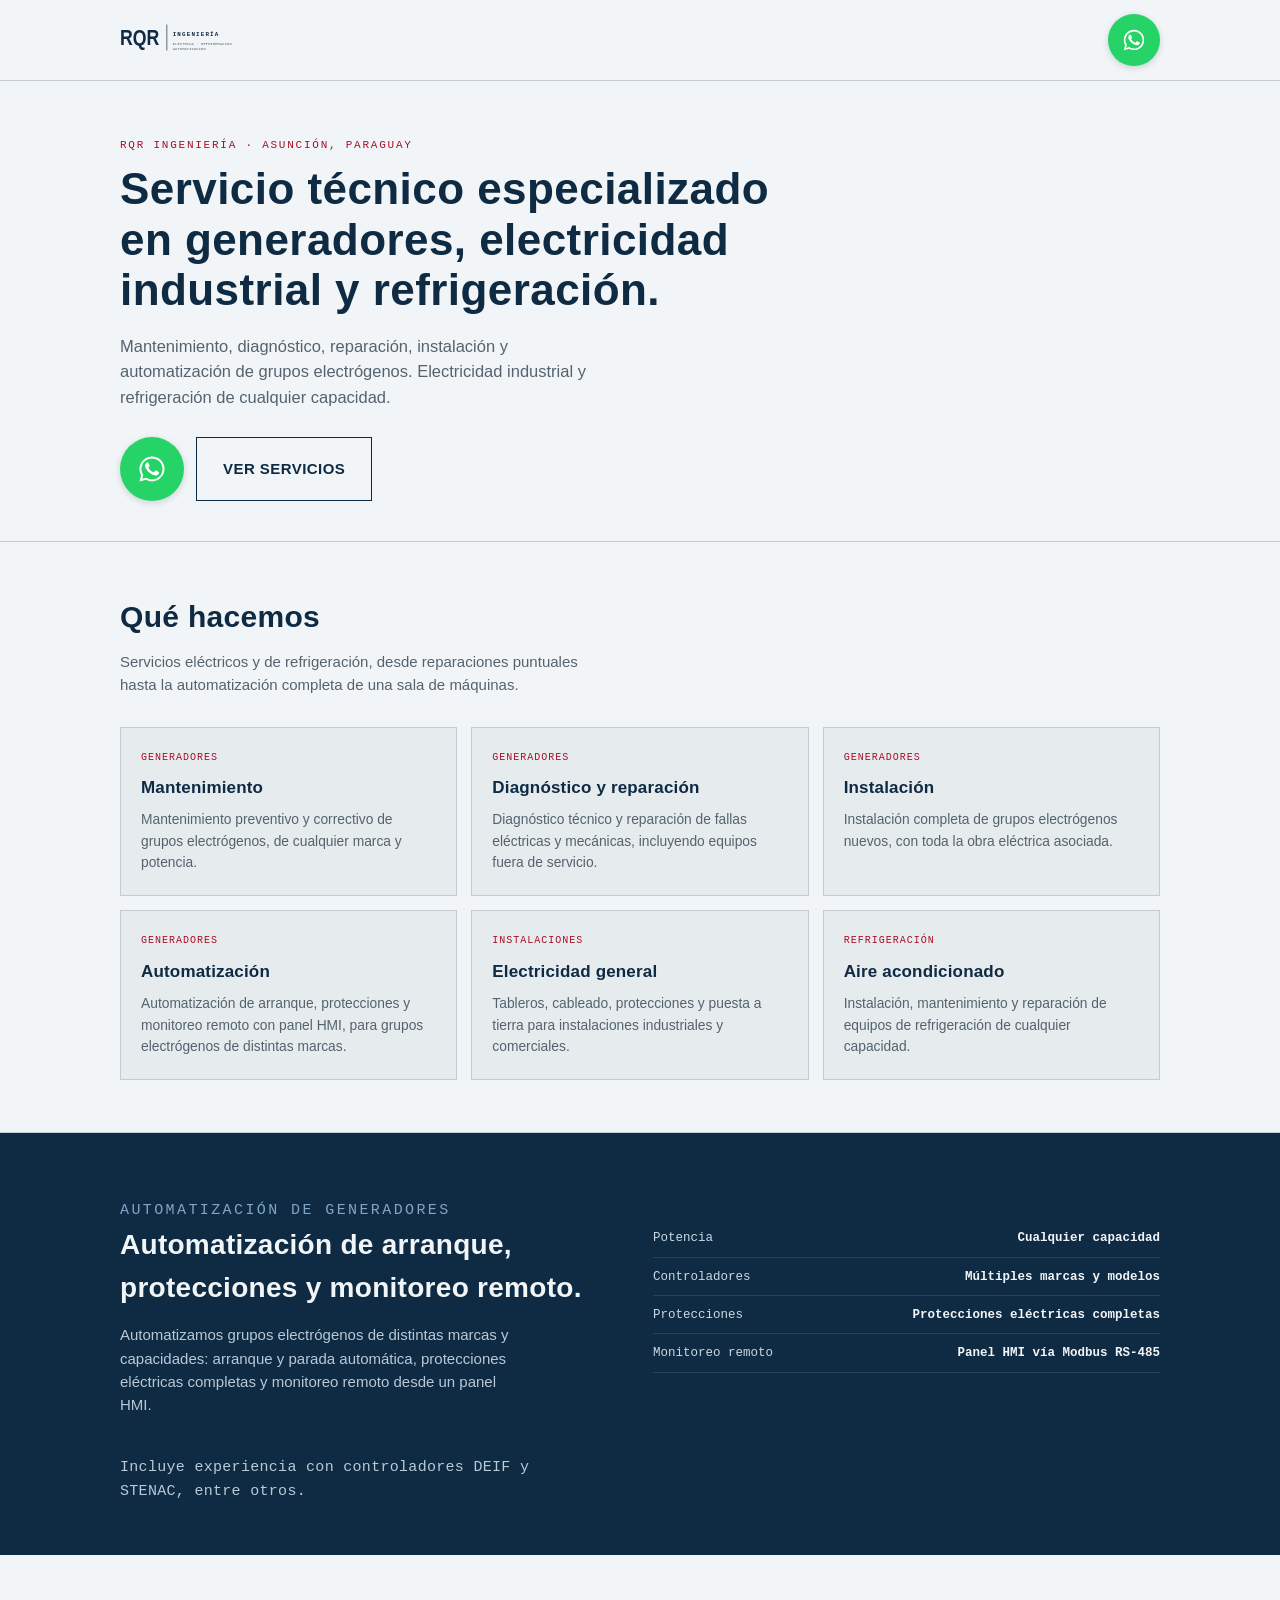
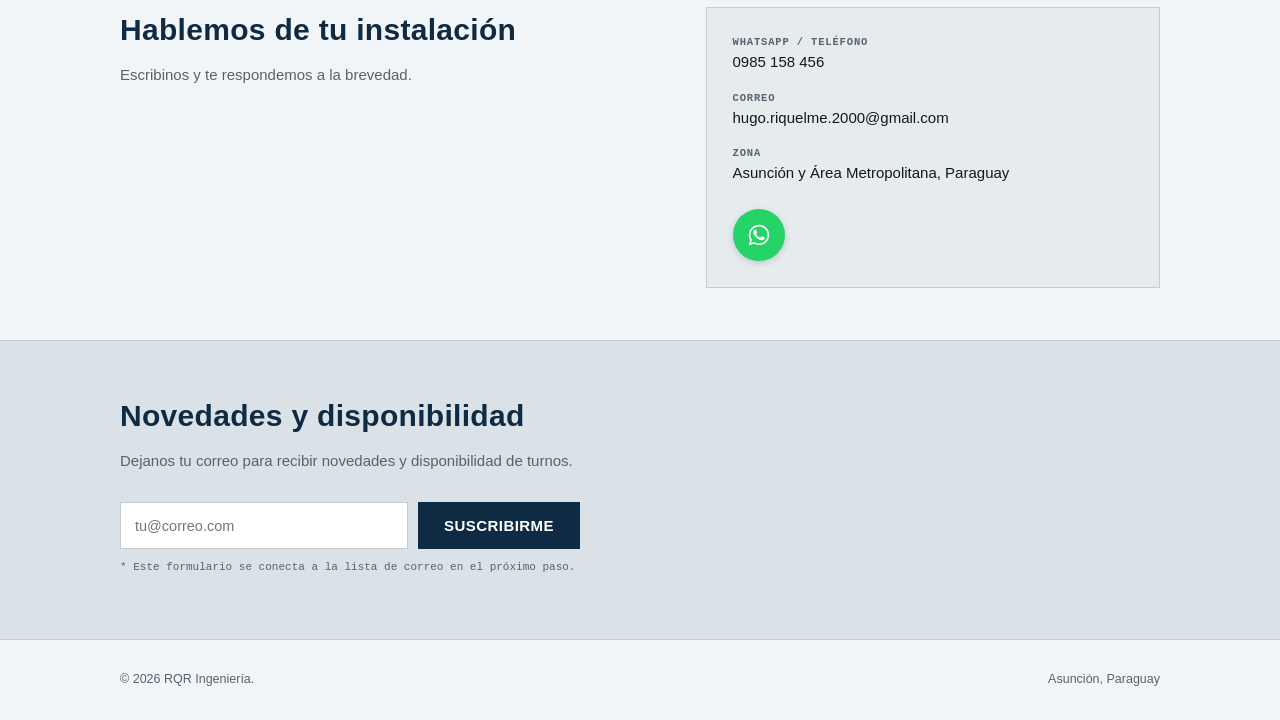
==== index.html @ b5133269 "Sitio de RQR Ingenieria" ====
<!doctype html>
<html lang="es">
<head>
<meta charset="utf-8">
<meta name="viewport" content="width=device-width, initial-scale=1">
<title>RQR Ingeniería — Eléctrica, refrigeración y automatización de generadores</title>
<meta name="description" content="Mantenimiento, reparación, instalación y automatización de grupos electrógenos. Electricidad industrial y refrigeración de cualquier capacidad. Asunción, Paraguay.">
<style>
  :root{
    --bg:#F2F5F7; --panel:#E6EBEE; --plate:#DBE2E7; --line:#C2CCD2;
    --ink:#0F1922; --muted:#54636F; --navy:#0F2A43; --navy-2:#173A5C; --accent:#A80F26;
    --white:#FFFFFF;
    --font-display:"Arial Narrow","Helvetica Neue Condensed",Arial,sans-serif;
    --font-body:-apple-system,"Segoe UI",Helvetica,Arial,sans-serif;
    --font-mono:ui-monospace,"Cascadia Code","SFMono-Regular","Courier New",monospace;
  }
  *{box-sizing:border-box;}
  html{scroll-behavior:smooth;}
  body{
    margin:0; background:var(--bg); color:var(--ink); font-family:var(--font-body);
    -webkit-font-smoothing:antialiased; line-height:1.55;
  }
  img,svg{max-width:100%;}
  a{color:inherit;}
  .wrap{ max-width:1080px; margin:0 auto; padding:0 20px; }
  .eyebrow{
    font-family:var(--font-mono); font-size:11px; letter-spacing:.16em; text-transform:uppercase;
    color:var(--accent); margin:0 0 10px;
  }
  h1,h2,h3{
    font-family:var(--font-display); font-weight:800; font-stretch:condensed;
    letter-spacing:.01em; margin:0; text-wrap:balance; color:var(--navy);
  }
  .btn{
    display:inline-flex; align-items:center; gap:10px;
    background:var(--navy); color:var(--white); text-decoration:none;
    font-family:var(--font-display); font-weight:800; font-stretch:condensed;
    letter-spacing:.03em; text-transform:uppercase; font-size:15px;
    padding:15px 26px; border:none; cursor:pointer;
  }
  .btn:hover{ background:var(--navy-2); }
  .btn-ghost{
    background:transparent; color:var(--navy); border:1.5px solid var(--navy);
  }
  .btn-wa{
    display:inline-flex; align-items:center; justify-content:center;
    width:52px; height:52px; border-radius:50%; background:#25D366;
    text-decoration:none; flex:0 0 auto; box-shadow:0 2px 6px rgba(15,42,67,.18);
  }
  .btn-wa svg{ width:26px; height:26px; }
  .btn-wa:hover{ background:#1FB958; }
  .btn-wa.lg{ width:64px; height:64px; }
  .btn-wa.lg svg{ width:32px; height:32px; }

  /* ---- header ---- */
  header.site{
    position:sticky; top:0; z-index:20; background:var(--bg);
    border-bottom:1px solid var(--line);
  }
  header.site .wrap{
    display:flex; align-items:center; justify-content:space-between; padding:14px 20px;
  }
  .brand{ display:flex; align-items:center; gap:10px; }
  .brand svg{ height:46px; width:auto; display:block; }

  /* ---- hero ---- */
  .hero{ padding:56px 0 40px; border-bottom:1px solid var(--line); }
  .hero h1{ font-size:clamp(28px,4.6vw,44px); line-height:1.15; max-width:680px; }
  .hero p.lead{
    max-width:52ch; color:var(--muted); font-size:16.5px; margin:18px 0 26px;
  }
  .hero .actions{ display:flex; flex-wrap:wrap; gap:12px; }

  /* ---- section shell ---- */
  section{ padding:52px 0; border-bottom:1px solid var(--line); }
  .section-head{ max-width:56ch; margin:0 0 30px; }
  .section-head h2{ font-size:clamp(22px,3.4vw,30px); }
  .section-head p{ color:var(--muted); margin:10px 0 0; font-size:15px; }

  /* ---- services grid ---- */
  .services{
    display:grid; grid-template-columns:1fr; gap:14px;
  }
  @media (min-width:640px){ .services{ grid-template-columns:repeat(2,1fr); } }
  @media (min-width:980px){ .services{ grid-template-columns:repeat(3,1fr); } }
  .svc{
    background:var(--panel); border:1px solid var(--line); padding:22px 20px;
  }
  .svc .tag{
    font-family:var(--font-mono); font-size:10px; letter-spacing:.1em; color:var(--accent);
    text-transform:uppercase; margin:0 0 10px;
  }
  .svc h3{ font-size:17px; margin:0 0 8px; }
  .svc p{ font-size:13.8px; color:var(--muted); margin:0; }

  /* ---- capability strip ---- */
  .capability{ background:var(--navy); color:var(--bg); border-bottom:none; }
  .capability .wrap{ display:grid; gap:26px; }
  @media (min-width:820px){ .capability .wrap{ grid-template-columns:1fr 1fr; align-items:center; } }
  .capability .eyebrow{ color:#7FA6C9; }
  .capability h2{ color:var(--bg); font-size:clamp(22px,3.2vw,28px); }
  .capability p{ color:#B9C9D6; font-size:15px; margin:14px 0 0; max-width:48ch; }
  .spec-list{
    list-style:none; margin:0; padding:0; display:grid; gap:10px;
    font-family:var(--font-mono); font-size:12.5px; color:#CBD9E3;
  }
  .spec-list li{ display:flex; justify-content:space-between; gap:16px; border-bottom:1px solid #24405C; padding-bottom:8px; }
  .spec-list b{ color:var(--bg); font-weight:600; text-align:right; }
  .spec-note{
    grid-column:1/-1; font-family:var(--font-mono); font-size:11px; color:#7488A0;
    margin:4px 0 0; letter-spacing:.02em;
  }

  /* ---- contact ---- */
  .contact .wrap{ display:grid; gap:30px; }
  @media (min-width:820px){ .contact .wrap{ grid-template-columns:1.1fr .9fr; } }
  .contact-card{
    background:var(--panel); border:1px solid var(--line); padding:26px;
  }
  .contact-card .row{ display:flex; align-items:center; gap:12px; margin:0 0 16px; font-size:15px; }
  .contact-card .row:last-child{ margin-bottom:0; }
  .contact-card .row b{ font-family:var(--font-mono); font-size:10.5px; letter-spacing:.08em; color:var(--muted); text-transform:uppercase; display:block; }

  /* ---- signup ---- */
  .signup{ background:var(--plate); }
  .signup form{ display:flex; flex-wrap:wrap; gap:10px; max-width:460px; }
  .signup input[type=email]{
    flex:1 1 220px; padding:13px 14px; border:1.5px solid var(--line); background:var(--white);
    font-family:var(--font-body); font-size:14.5px; color:var(--ink);
  }
  .signup input[type=email]:focus{ outline:2px solid var(--navy); outline-offset:1px; }
  .signup .fine{ font-family:var(--font-mono); font-size:11px; color:var(--muted); margin-top:10px; }

  footer.site{ padding:30px 0; }
  footer.site .wrap{ display:flex; flex-wrap:wrap; justify-content:space-between; gap:10px; font-size:12.5px; color:var(--muted); }
</style>
</head>
<body>

<svg style="position:absolute;width:0;height:0;overflow:hidden" aria-hidden="true">
  <symbol id="ico-wa" viewBox="0 0 24 24">
    <path fill="#fff" d="M12 2.6c-5.2 0-9.4 4.2-9.4 9.4 0 1.7.45 3.3 1.24 4.68L2.6 21.4l4.86-1.27a9.35 9.35 0 0 0 4.54 1.17h.01c5.2 0 9.4-4.2 9.4-9.4S17.2 2.6 12 2.6z"/>
    <path fill="#25D366" d="M12 4.1c-4.36 0-7.9 3.54-7.9 7.9 0 1.53.44 2.95 1.2 4.16l.18.29-.79 2.9 2.98-.78.28.17a7.85 7.85 0 0 0 4.05 1.11h.01c4.36 0 7.9-3.54 7.9-7.9S16.36 4.1 12 4.1z"/>
    <path fill="#fff" d="M9.4 7.6c-.19-.42-.39-.43-.57-.44l-.49-.01c-.17 0-.45.06-.68.32-.24.26-.9.88-.9 2.14 0 1.26.92 2.48 1.05 2.65.13.17 1.79 2.86 4.42 3.9 2.19.86 2.63.69 3.11.65.48-.04 1.54-.63 1.76-1.24.22-.61.22-1.13.15-1.24-.06-.11-.24-.17-.5-.3-.26-.13-1.54-.76-1.78-.85-.24-.09-.41-.13-.59.13-.17.26-.68.85-.83 1.02-.15.17-.31.2-.57.07-.26-.13-1.1-.4-2.1-1.28-.78-.68-1.3-1.53-1.46-1.79-.15-.26-.02-.4.11-.53.12-.12.26-.31.39-.46.13-.15.17-.26.26-.43.09-.17.04-.33-.02-.46-.06-.13-.57-1.42-.8-1.94z"/>
  </symbol>
</svg>

<header class="site">
  <div class="wrap">
    <div class="brand">
      <svg viewBox="0 0 320 110" role="img" aria-label="RQR Ingeniería">
        <text x="0" y="66" font-family="Arial Narrow, Helvetica Neue Condensed, Arial, sans-serif" font-weight="800" font-stretch="condensed" font-size="52" fill="#0F2A43" textLength="94" lengthAdjust="spacingAndGlyphs">RQR</text>
        <line x1="112" y1="18" x2="112" y2="80" stroke="#0F2A43" stroke-width="1.6"/>
        <text x="126" y="46" font-family="ui-monospace, monospace" font-weight="600" letter-spacing=".2em" font-size="14" fill="#0F2A43">INGENIERÍA</text>
        <text x="126" y="66" font-family="ui-monospace, monospace" font-size="9" letter-spacing=".03em" fill="#54636F">ELÉCTRICA · REFRIGERACIÓN</text>
        <text x="126" y="78" font-family="ui-monospace, monospace" font-size="9" letter-spacing=".03em" fill="#54636F">AUTOMATIZACIÓN</text>
      </svg>
    </div>
    <a class="btn-wa" href="https://wa.me/595985158456?text=Hola%2C%20quisiera%20consultar%20por%20un%20servicio" target="_blank" rel="noopener" aria-label="Escribir por WhatsApp"><svg viewBox="0 0 24 24"><use href="#ico-wa"/></svg></a>
  </div>
</header>

<main>

  <section class="hero">
    <div class="wrap">
      <p class="eyebrow">RQR Ingeniería · Asunción, Paraguay</p>
      <h1>Servicio técnico especializado en generadores, electricidad industrial y refrigeración.</h1>
      <p class="lead">
        Mantenimiento, diagnóstico, reparación, instalación y automatización de grupos electrógenos.
        Electricidad industrial y refrigeración de cualquier capacidad.
      </p>
      <div class="actions">
        <a class="btn-wa lg" href="https://wa.me/595985158456?text=Hola%2C%20quisiera%20consultar%20por%20un%20servicio" target="_blank" rel="noopener" aria-label="Escribir por WhatsApp"><svg viewBox="0 0 24 24"><use href="#ico-wa"/></svg></a>
        <a class="btn btn-ghost" href="#servicios">Ver servicios</a>
      </div>
    </div>
  </section>

  <section id="servicios">
    <div class="wrap">
      <div class="section-head">
        <h2>Qué hacemos</h2>
        <p>Servicios eléctricos y de refrigeración, desde reparaciones puntuales hasta la automatización completa de una sala de máquinas.</p>
      </div>
      <div class="services">
        <article class="svc">
          <p class="tag">Generadores</p>
          <h3>Mantenimiento</h3>
          <p>Mantenimiento preventivo y correctivo de grupos electrógenos, de cualquier marca y potencia.</p>
        </article>
        <article class="svc">
          <p class="tag">Generadores</p>
          <h3>Diagnóstico y reparación</h3>
          <p>Diagnóstico técnico y reparación de fallas eléctricas y mecánicas, incluyendo equipos fuera de servicio.</p>
        </article>
        <article class="svc">
          <p class="tag">Generadores</p>
          <h3>Instalación</h3>
          <p>Instalación completa de grupos electrógenos nuevos, con toda la obra eléctrica asociada.</p>
        </article>
        <article class="svc">
          <p class="tag">Generadores</p>
          <h3>Automatización</h3>
          <p>Automatización de arranque, protecciones y monitoreo remoto con panel HMI, para grupos electrógenos de distintas marcas.</p>
        </article>
        <article class="svc">
          <p class="tag">Instalaciones</p>
          <h3>Electricidad general</h3>
          <p>Tableros, cableado, protecciones y puesta a tierra para instalaciones industriales y comerciales.</p>
        </article>
        <article class="svc">
          <p class="tag">Refrigeración</p>
          <h3>Aire acondicionado</h3>
          <p>Instalación, mantenimiento y reparación de equipos de refrigeración de cualquier capacidad.</p>
        </article>
      </div>
    </div>
  </section>

  <section class="capability">
    <div class="wrap">
      <div>
        <p class="eyebrow">Automatización de generadores</p>
        <h2>Automatización de arranque, protecciones y monitoreo remoto.</h2>
        <p>Automatizamos grupos electrógenos de distintas marcas y capacidades: arranque y parada automática, protecciones eléctricas completas y monitoreo remoto desde un panel HMI.</p>
      </div>
      <ul class="spec-list">
        <li><span>Potencia</span><b>Cualquier capacidad</b></li>
        <li><span>Controladores</span><b>Múltiples marcas y modelos</b></li>
        <li><span>Protecciones</span><b>Protecciones eléctricas completas</b></li>
        <li><span>Monitoreo remoto</span><b>Panel HMI vía Modbus RS-485</b></li>
      </ul>
      <p class="spec-note">Incluye experiencia con controladores DEIF y STENAC, entre otros.</p>
    </div>
  </section>

  <section class="contact" id="contacto">
    <div class="wrap">
      <div class="section-head" style="margin-bottom:0;">
        <h2>Hablemos de tu instalación</h2>
        <p>Escribinos y te respondemos a la brevedad.</p>
      </div>
      <div class="contact-card">
        <div class="row">
          <span><b>WhatsApp / Teléfono</b>0985 158 456</span>
        </div>
        <div class="row">
          <span><b>Correo</b>hugo.riquelme.2000@gmail.com</span>
        </div>
        <div class="row">
          <span><b>Zona</b>Asunción y Área Metropolitana, Paraguay</span>
        </div>
        <a class="btn-wa" style="margin-top:8px;" href="https://wa.me/595985158456?text=Hola%2C%20quisiera%20consultar%20por%20un%20servicio" target="_blank" rel="noopener" aria-label="Escribir por WhatsApp"><svg viewBox="0 0 24 24"><use href="#ico-wa"/></svg></a>
      </div>
    </div>
  </section>

  <section class="signup">
    <div class="wrap">
      <div class="section-head">
        <h2>Novedades y disponibilidad</h2>
        <p>Dejanos tu correo para recibir novedades y disponibilidad de turnos.</p>
      </div>
      <form onsubmit="event.preventDefault(); alert('Formulario en configuración — todavía no conectado.');">
        <input type="email" name="email" placeholder="tu@correo.com" required aria-label="Correo electrónico">
        <button class="btn" type="submit">Suscribirme</button>
      </form>
      <p class="fine">* Este formulario se conecta a la lista de correo en el próximo paso.</p>
    </div>
  </section>

</main>

<footer class="site">
  <div class="wrap">
    <span>© 2026 RQR Ingeniería.</span>
    <span>Asunción, Paraguay</span>
  </div>
</footer>

</body>
</html>
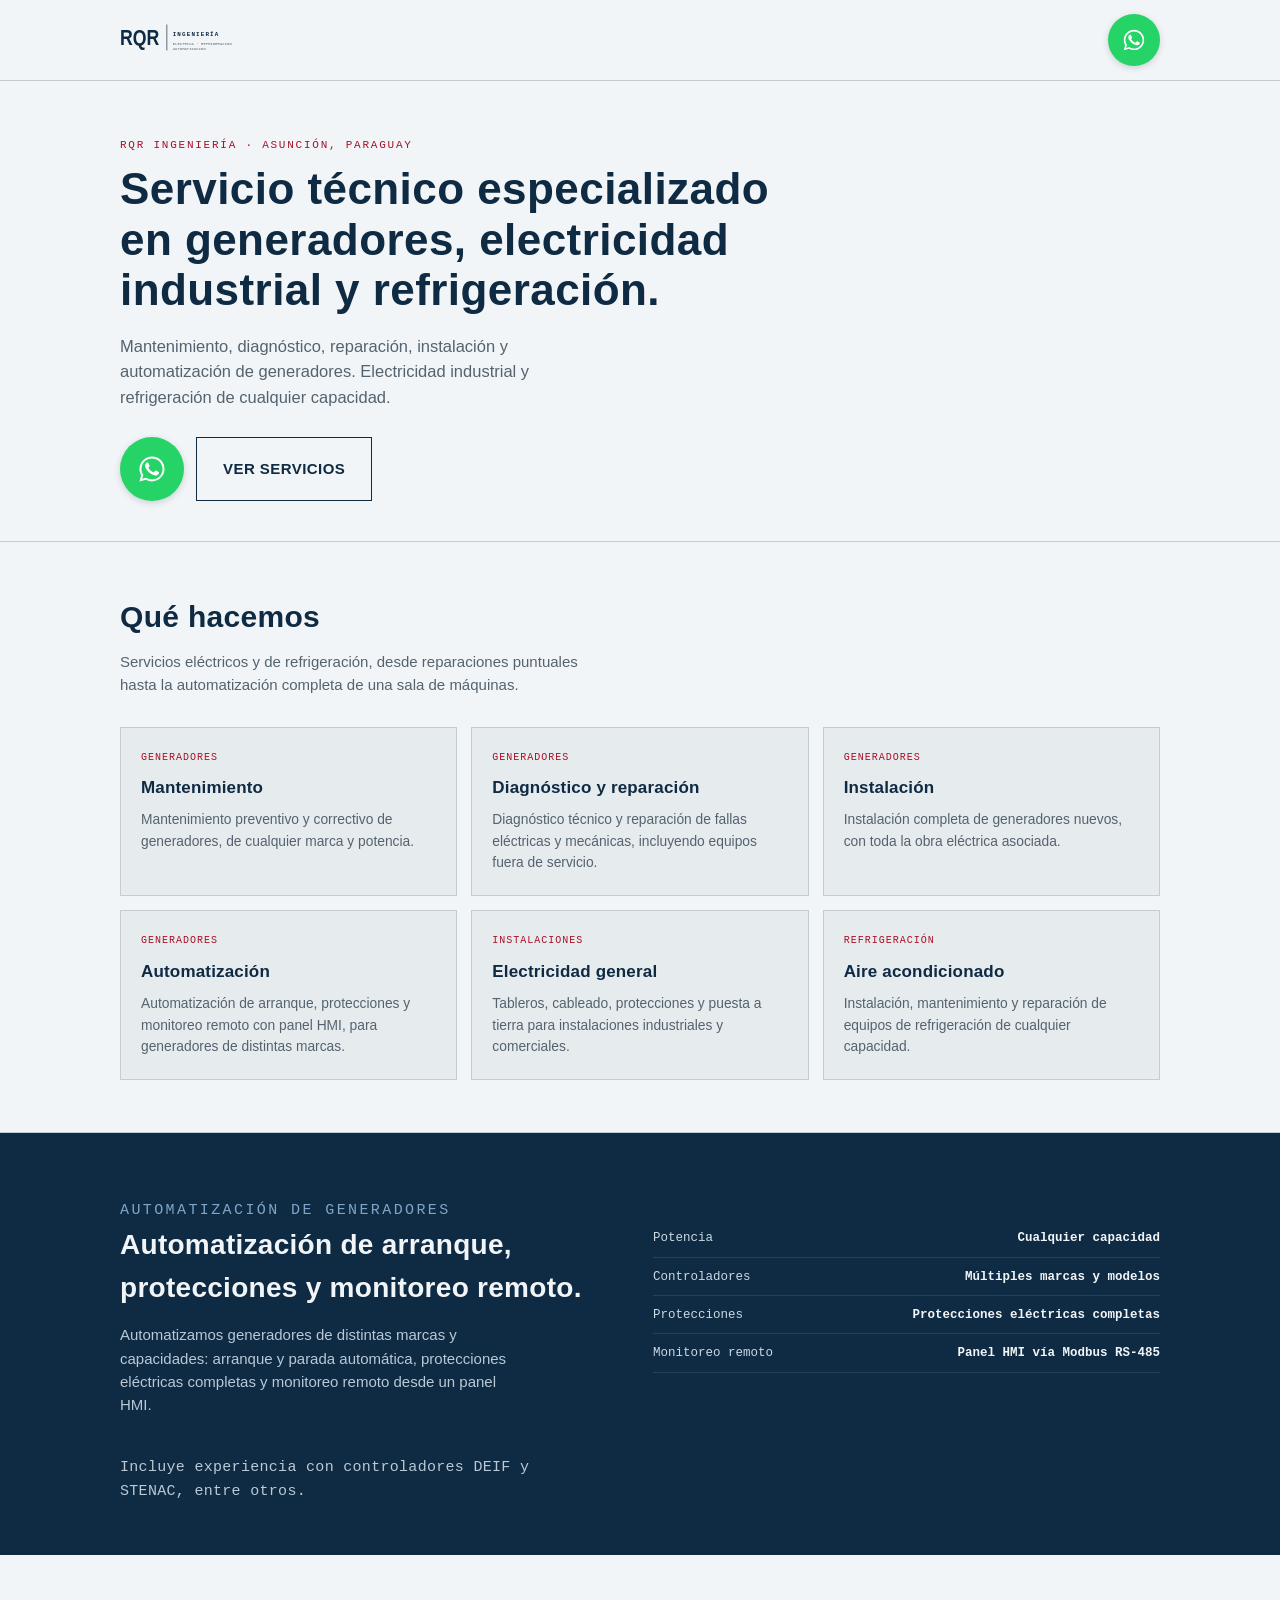
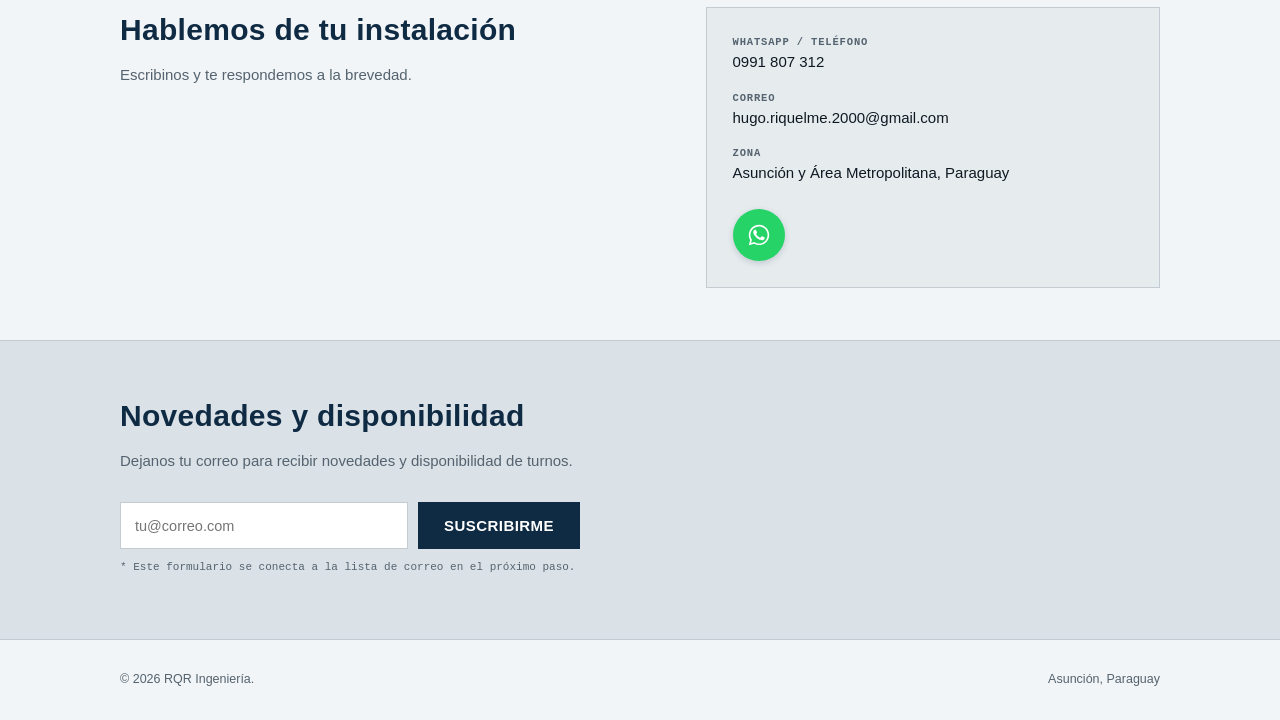
==== commit a988d074: "Cambiar 'grupos electrogenos' por 'generadores' y actualizar numero de WhatsApp" ====
--- a/index.html
+++ b/index.html
@@ -4,7 +4,7 @@
 <meta charset="utf-8">
 <meta name="viewport" content="width=device-width, initial-scale=1">
 <title>RQR Ingeniería — Eléctrica, refrigeración y automatización de generadores</title>
-<meta name="description" content="Mantenimiento, reparación, instalación y automatización de grupos electrógenos. Electricidad industrial y refrigeración de cualquier capacidad. Asunción, Paraguay.">
+<meta name="description" content="Mantenimiento, reparación, instalación y automatización de generadores. Electricidad industrial y refrigeración de cualquier capacidad. Asunción, Paraguay.">
 <style>
   :root{
     --bg:#F2F5F7; --panel:#E6EBEE; --plate:#DBE2E7; --line:#C2CCD2;
@@ -156,7 +156,7 @@
         <text x="126" y="78" font-family="ui-monospace, monospace" font-size="9" letter-spacing=".03em" fill="#54636F">AUTOMATIZACIÓN</text>
       </svg>
     </div>
-    <a class="btn-wa" href="https://wa.me/595985158456?text=Hola%2C%20quisiera%20consultar%20por%20un%20servicio" target="_blank" rel="noopener" aria-label="Escribir por WhatsApp"><svg viewBox="0 0 24 24"><use href="#ico-wa"/></svg></a>
+    <a class="btn-wa" href="https://wa.me/595991807312?text=Hola%2C%20quisiera%20consultar%20por%20un%20servicio" target="_blank" rel="noopener" aria-label="Escribir por WhatsApp"><svg viewBox="0 0 24 24"><use href="#ico-wa"/></svg></a>
   </div>
 </header>
 
@@ -167,11 +167,11 @@
       <p class="eyebrow">RQR Ingeniería · Asunción, Paraguay</p>
       <h1>Servicio técnico especializado en generadores, electricidad industrial y refrigeración.</h1>
       <p class="lead">
-        Mantenimiento, diagnóstico, reparación, instalación y automatización de grupos electrógenos.
+        Mantenimiento, diagnóstico, reparación, instalación y automatización de generadores.
         Electricidad industrial y refrigeración de cualquier capacidad.
       </p>
       <div class="actions">
-        <a class="btn-wa lg" href="https://wa.me/595985158456?text=Hola%2C%20quisiera%20consultar%20por%20un%20servicio" target="_blank" rel="noopener" aria-label="Escribir por WhatsApp"><svg viewBox="0 0 24 24"><use href="#ico-wa"/></svg></a>
+        <a class="btn-wa lg" href="https://wa.me/595991807312?text=Hola%2C%20quisiera%20consultar%20por%20un%20servicio" target="_blank" rel="noopener" aria-label="Escribir por WhatsApp"><svg viewBox="0 0 24 24"><use href="#ico-wa"/></svg></a>
         <a class="btn btn-ghost" href="#servicios">Ver servicios</a>
       </div>
     </div>
@@ -187,7 +187,7 @@
         <article class="svc">
           <p class="tag">Generadores</p>
           <h3>Mantenimiento</h3>
-          <p>Mantenimiento preventivo y correctivo de grupos electrógenos, de cualquier marca y potencia.</p>
+          <p>Mantenimiento preventivo y correctivo de generadores, de cualquier marca y potencia.</p>
         </article>
         <article class="svc">
           <p class="tag">Generadores</p>
@@ -197,12 +197,12 @@
         <article class="svc">
           <p class="tag">Generadores</p>
           <h3>Instalación</h3>
-          <p>Instalación completa de grupos electrógenos nuevos, con toda la obra eléctrica asociada.</p>
+          <p>Instalación completa de generadores nuevos, con toda la obra eléctrica asociada.</p>
         </article>
         <article class="svc">
           <p class="tag">Generadores</p>
           <h3>Automatización</h3>
-          <p>Automatización de arranque, protecciones y monitoreo remoto con panel HMI, para grupos electrógenos de distintas marcas.</p>
+          <p>Automatización de arranque, protecciones y monitoreo remoto con panel HMI, para generadores de distintas marcas.</p>
         </article>
         <article class="svc">
           <p class="tag">Instalaciones</p>
@@ -223,7 +223,7 @@
       <div>
         <p class="eyebrow">Automatización de generadores</p>
         <h2>Automatización de arranque, protecciones y monitoreo remoto.</h2>
-        <p>Automatizamos grupos electrógenos de distintas marcas y capacidades: arranque y parada automática, protecciones eléctricas completas y monitoreo remoto desde un panel HMI.</p>
+        <p>Automatizamos generadores de distintas marcas y capacidades: arranque y parada automática, protecciones eléctricas completas y monitoreo remoto desde un panel HMI.</p>
       </div>
       <ul class="spec-list">
         <li><span>Potencia</span><b>Cualquier capacidad</b></li>
@@ -243,7 +243,7 @@
       </div>
       <div class="contact-card">
         <div class="row">
-          <span><b>WhatsApp / Teléfono</b>0985 158 456</span>
+          <span><b>WhatsApp / Teléfono</b>0991 807 312</span>
         </div>
         <div class="row">
           <span><b>Correo</b>hugo.riquelme.2000@gmail.com</span>
@@ -251,7 +251,7 @@
         <div class="row">
           <span><b>Zona</b>Asunción y Área Metropolitana, Paraguay</span>
         </div>
-        <a class="btn-wa" style="margin-top:8px;" href="https://wa.me/595985158456?text=Hola%2C%20quisiera%20consultar%20por%20un%20servicio" target="_blank" rel="noopener" aria-label="Escribir por WhatsApp"><svg viewBox="0 0 24 24"><use href="#ico-wa"/></svg></a>
+        <a class="btn-wa" style="margin-top:8px;" href="https://wa.me/595991807312?text=Hola%2C%20quisiera%20consultar%20por%20un%20servicio" target="_blank" rel="noopener" aria-label="Escribir por WhatsApp"><svg viewBox="0 0 24 24"><use href="#ico-wa"/></svg></a>
       </div>
     </div>
   </section>
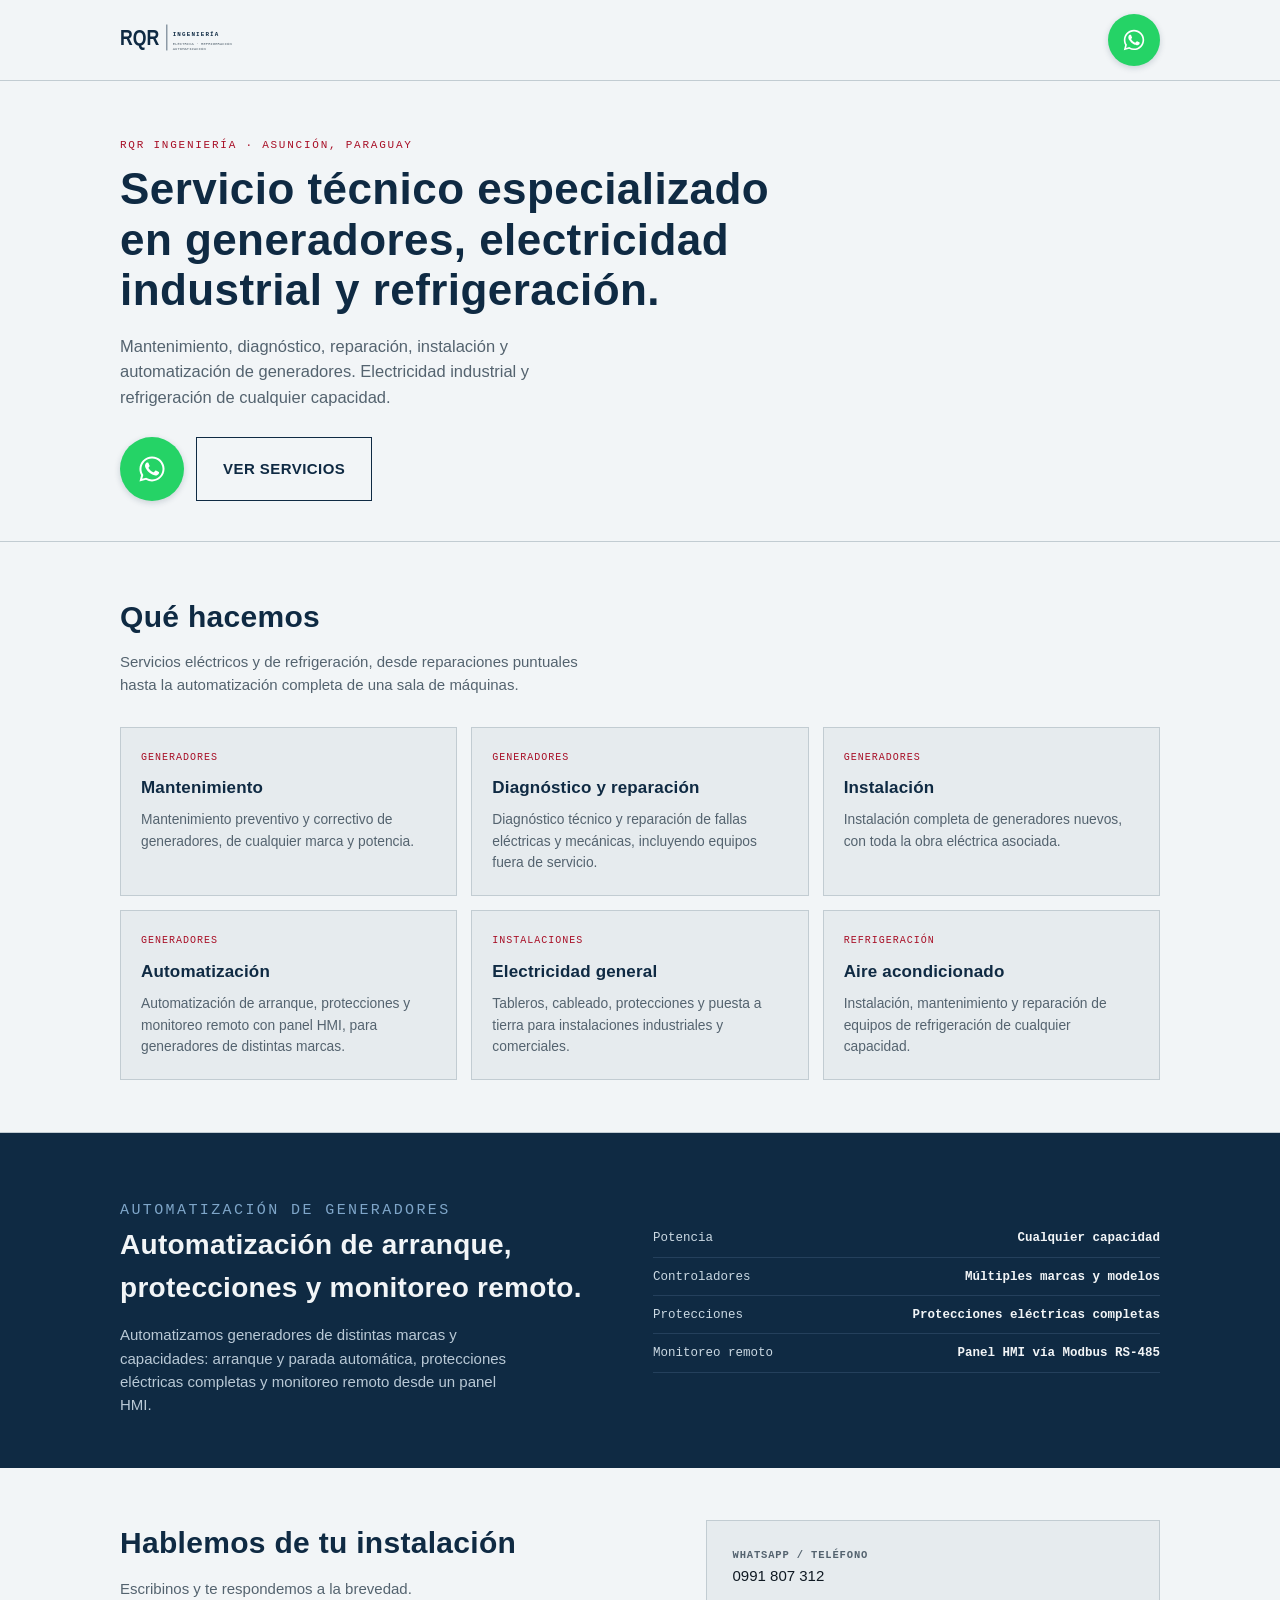
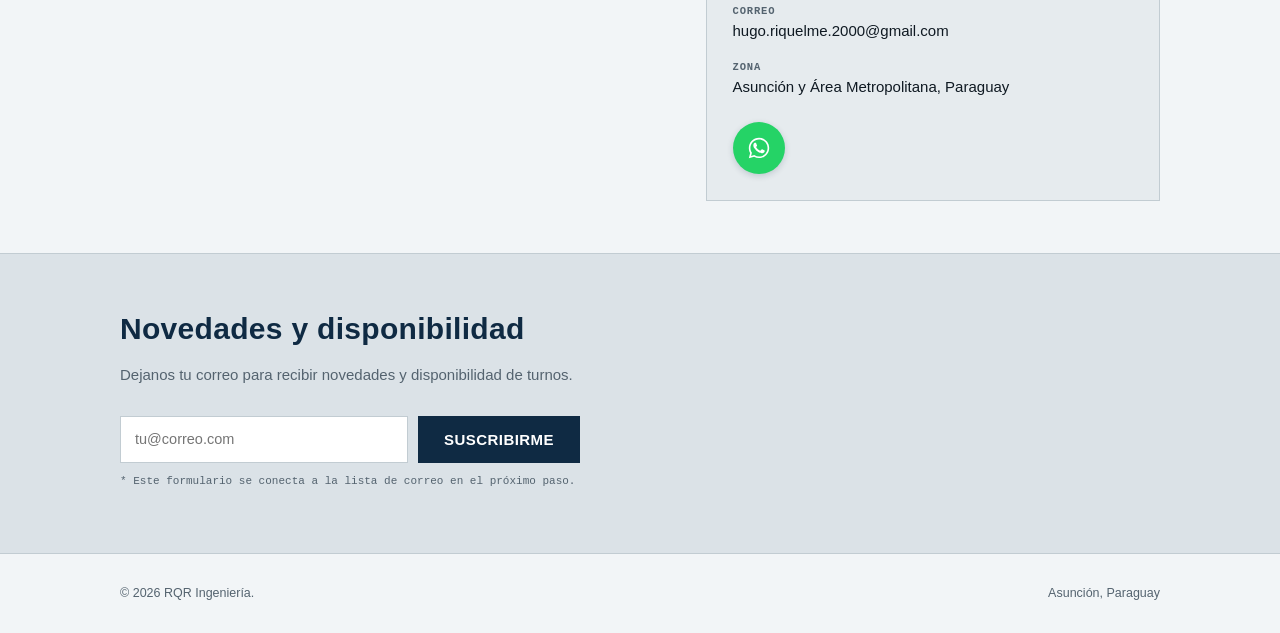
==== commit 3faf58bf: "Quitar la mencion a controladores DEIF y STENAC" ====
--- a/index.html
+++ b/index.html
@@ -231,7 +231,6 @@
         <li><span>Protecciones</span><b>Protecciones eléctricas completas</b></li>
         <li><span>Monitoreo remoto</span><b>Panel HMI vía Modbus RS-485</b></li>
       </ul>
-      <p class="spec-note">Incluye experiencia con controladores DEIF y STENAC, entre otros.</p>
     </div>
   </section>
 
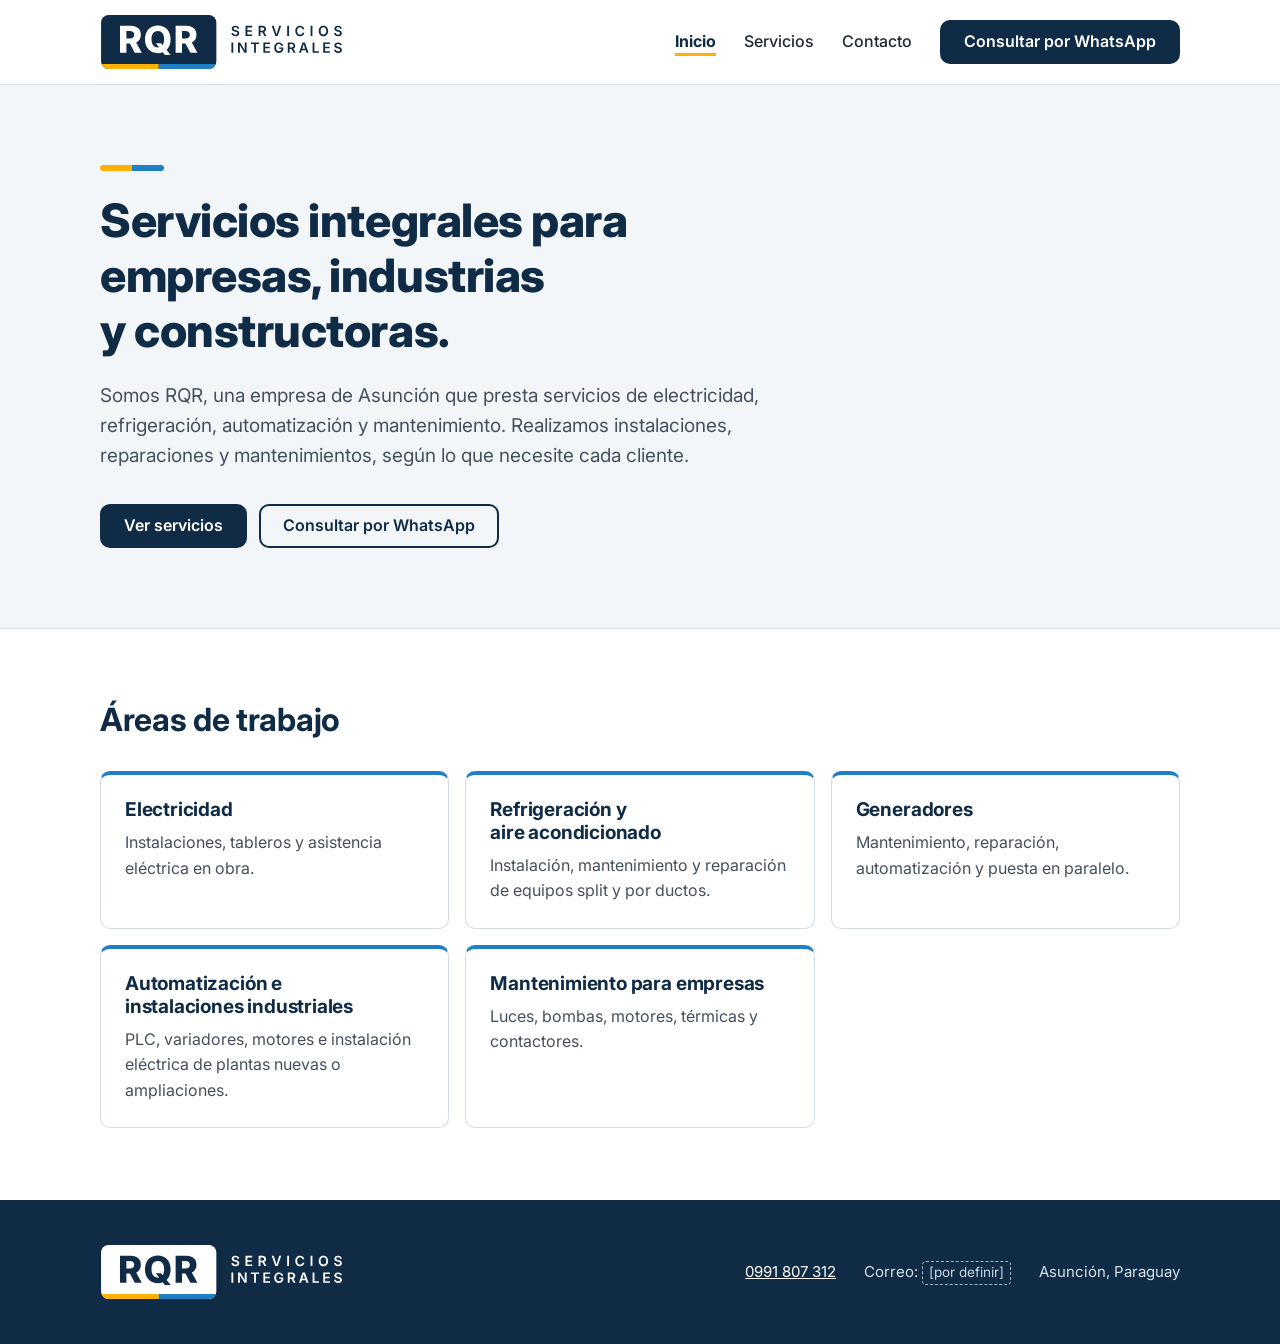
==== commit ae6c7108: "Página nueva de RQR Servicios integrales: Inicio, Servicios y Contacto Reemplaza la página anterior." ====
--- a/index.html
+++ b/index.html
@@ -1,280 +1,71 @@
 <!doctype html>
-<html lang="es">
+<html lang="es-PY">
 <head>
 <meta charset="utf-8">
 <meta name="viewport" content="width=device-width, initial-scale=1">
-<title>RQR Ingeniería — Eléctrica, refrigeración y automatización de generadores</title>
-<meta name="description" content="Mantenimiento, reparación, instalación y automatización de generadores. Electricidad industrial y refrigeración de cualquier capacidad. Asunción, Paraguay.">
-<style>
-  :root{
-    --bg:#F2F5F7; --panel:#E6EBEE; --plate:#DBE2E7; --line:#C2CCD2;
-    --ink:#0F1922; --muted:#54636F; --navy:#0F2A43; --navy-2:#173A5C; --accent:#A80F26;
-    --white:#FFFFFF;
-    --font-display:"Arial Narrow","Helvetica Neue Condensed",Arial,sans-serif;
-    --font-body:-apple-system,"Segoe UI",Helvetica,Arial,sans-serif;
-    --font-mono:ui-monospace,"Cascadia Code","SFMono-Regular","Courier New",monospace;
-  }
-  *{box-sizing:border-box;}
-  html{scroll-behavior:smooth;}
-  body{
-    margin:0; background:var(--bg); color:var(--ink); font-family:var(--font-body);
-    -webkit-font-smoothing:antialiased; line-height:1.55;
-  }
-  img,svg{max-width:100%;}
-  a{color:inherit;}
-  .wrap{ max-width:1080px; margin:0 auto; padding:0 20px; }
-  .eyebrow{
-    font-family:var(--font-mono); font-size:11px; letter-spacing:.16em; text-transform:uppercase;
-    color:var(--accent); margin:0 0 10px;
-  }
-  h1,h2,h3{
-    font-family:var(--font-display); font-weight:800; font-stretch:condensed;
-    letter-spacing:.01em; margin:0; text-wrap:balance; color:var(--navy);
-  }
-  .btn{
-    display:inline-flex; align-items:center; gap:10px;
-    background:var(--navy); color:var(--white); text-decoration:none;
-    font-family:var(--font-display); font-weight:800; font-stretch:condensed;
-    letter-spacing:.03em; text-transform:uppercase; font-size:15px;
-    padding:15px 26px; border:none; cursor:pointer;
-  }
-  .btn:hover{ background:var(--navy-2); }
-  .btn-ghost{
-    background:transparent; color:var(--navy); border:1.5px solid var(--navy);
-  }
-  .btn-wa{
-    display:inline-flex; align-items:center; justify-content:center;
-    width:52px; height:52px; border-radius:50%; background:#25D366;
-    text-decoration:none; flex:0 0 auto; box-shadow:0 2px 6px rgba(15,42,67,.18);
-  }
-  .btn-wa svg{ width:26px; height:26px; }
-  .btn-wa:hover{ background:#1FB958; }
-  .btn-wa.lg{ width:64px; height:64px; }
-  .btn-wa.lg svg{ width:32px; height:32px; }
-
-  /* ---- header ---- */
-  header.site{
-    position:sticky; top:0; z-index:20; background:var(--bg);
-    border-bottom:1px solid var(--line);
-  }
-  header.site .wrap{
-    display:flex; align-items:center; justify-content:space-between; padding:14px 20px;
-  }
-  .brand{ display:flex; align-items:center; gap:10px; }
-  .brand svg{ height:46px; width:auto; display:block; }
-
-  /* ---- hero ---- */
-  .hero{ padding:56px 0 40px; border-bottom:1px solid var(--line); }
-  .hero h1{ font-size:clamp(28px,4.6vw,44px); line-height:1.15; max-width:680px; }
-  .hero p.lead{
-    max-width:52ch; color:var(--muted); font-size:16.5px; margin:18px 0 26px;
-  }
-  .hero .actions{ display:flex; flex-wrap:wrap; gap:12px; }
-
-  /* ---- section shell ---- */
-  section{ padding:52px 0; border-bottom:1px solid var(--line); }
-  .section-head{ max-width:56ch; margin:0 0 30px; }
-  .section-head h2{ font-size:clamp(22px,3.4vw,30px); }
-  .section-head p{ color:var(--muted); margin:10px 0 0; font-size:15px; }
-
-  /* ---- services grid ---- */
-  .services{
-    display:grid; grid-template-columns:1fr; gap:14px;
-  }
-  @media (min-width:640px){ .services{ grid-template-columns:repeat(2,1fr); } }
-  @media (min-width:980px){ .services{ grid-template-columns:repeat(3,1fr); } }
-  .svc{
-    background:var(--panel); border:1px solid var(--line); padding:22px 20px;
-  }
-  .svc .tag{
-    font-family:var(--font-mono); font-size:10px; letter-spacing:.1em; color:var(--accent);
-    text-transform:uppercase; margin:0 0 10px;
-  }
-  .svc h3{ font-size:17px; margin:0 0 8px; }
-  .svc p{ font-size:13.8px; color:var(--muted); margin:0; }
-
-  /* ---- capability strip ---- */
-  .capability{ background:var(--navy); color:var(--bg); border-bottom:none; }
-  .capability .wrap{ display:grid; gap:26px; }
-  @media (min-width:820px){ .capability .wrap{ grid-template-columns:1fr 1fr; align-items:center; } }
-  .capability .eyebrow{ color:#7FA6C9; }
-  .capability h2{ color:var(--bg); font-size:clamp(22px,3.2vw,28px); }
-  .capability p{ color:#B9C9D6; font-size:15px; margin:14px 0 0; max-width:48ch; }
-  .spec-list{
-    list-style:none; margin:0; padding:0; display:grid; gap:10px;
-    font-family:var(--font-mono); font-size:12.5px; color:#CBD9E3;
-  }
-  .spec-list li{ display:flex; justify-content:space-between; gap:16px; border-bottom:1px solid #24405C; padding-bottom:8px; }
-  .spec-list b{ color:var(--bg); font-weight:600; text-align:right; }
-  .spec-note{
-    grid-column:1/-1; font-family:var(--font-mono); font-size:11px; color:#7488A0;
-    margin:4px 0 0; letter-spacing:.02em;
-  }
-
-  /* ---- contact ---- */
-  .contact .wrap{ display:grid; gap:30px; }
-  @media (min-width:820px){ .contact .wrap{ grid-template-columns:1.1fr .9fr; } }
-  .contact-card{
-    background:var(--panel); border:1px solid var(--line); padding:26px;
-  }
-  .contact-card .row{ display:flex; align-items:center; gap:12px; margin:0 0 16px; font-size:15px; }
-  .contact-card .row:last-child{ margin-bottom:0; }
-  .contact-card .row b{ font-family:var(--font-mono); font-size:10.5px; letter-spacing:.08em; color:var(--muted); text-transform:uppercase; display:block; }
-
-  /* ---- signup ---- */
-  .signup{ background:var(--plate); }
-  .signup form{ display:flex; flex-wrap:wrap; gap:10px; max-width:460px; }
-  .signup input[type=email]{
-    flex:1 1 220px; padding:13px 14px; border:1.5px solid var(--line); background:var(--white);
-    font-family:var(--font-body); font-size:14.5px; color:var(--ink);
-  }
-  .signup input[type=email]:focus{ outline:2px solid var(--navy); outline-offset:1px; }
-  .signup .fine{ font-family:var(--font-mono); font-size:11px; color:var(--muted); margin-top:10px; }
-
-  footer.site{ padding:30px 0; }
-  footer.site .wrap{ display:flex; flex-wrap:wrap; justify-content:space-between; gap:10px; font-size:12.5px; color:var(--muted); }
-</style>
+<title>RQR | Servicios integrales, generadores y automatización</title>
+<meta name="description" content="Somos una empresa que brinda servicios integrales de electricidad, refrigeración, generadores y automatización para empresas, industrias y constructoras. Asunción, Paraguay.">
+<link rel="icon" href="logos/RQR_icono-R_color.svg" type="image/svg+xml">
+<link rel="icon" href="logos/RQR_icono-R_color.png" type="image/png">
+<link rel="apple-touch-icon" href="logos/RQR_icono-R_color.png">
+<link rel="preconnect" href="https://fonts.googleapis.com">
+<link rel="preconnect" href="https://fonts.gstatic.com" crossorigin>
+<link href="https://fonts.googleapis.com/css2?family=Inter:wght@400;500;600;700;800&display=swap" rel="stylesheet">
+<link rel="stylesheet" href="estilos.css">
+<script src="menu.js" defer></script>
 </head>
 <body>
 
-<svg style="position:absolute;width:0;height:0;overflow:hidden" aria-hidden="true">
-  <symbol id="ico-wa" viewBox="0 0 24 24">
-    <path fill="#fff" d="M12 2.6c-5.2 0-9.4 4.2-9.4 9.4 0 1.7.45 3.3 1.24 4.68L2.6 21.4l4.86-1.27a9.35 9.35 0 0 0 4.54 1.17h.01c5.2 0 9.4-4.2 9.4-9.4S17.2 2.6 12 2.6z"/>
-    <path fill="#25D366" d="M12 4.1c-4.36 0-7.9 3.54-7.9 7.9 0 1.53.44 2.95 1.2 4.16l.18.29-.79 2.9 2.98-.78.28.17a7.85 7.85 0 0 0 4.05 1.11h.01c4.36 0 7.9-3.54 7.9-7.9S16.36 4.1 12 4.1z"/>
-    <path fill="#fff" d="M9.4 7.6c-.19-.42-.39-.43-.57-.44l-.49-.01c-.17 0-.45.06-.68.32-.24.26-.9.88-.9 2.14 0 1.26.92 2.48 1.05 2.65.13.17 1.79 2.86 4.42 3.9 2.19.86 2.63.69 3.11.65.48-.04 1.54-.63 1.76-1.24.22-.61.22-1.13.15-1.24-.06-.11-.24-.17-.5-.3-.26-.13-1.54-.76-1.78-.85-.24-.09-.41-.13-.59.13-.17.26-.68.85-.83 1.02-.15.17-.31.2-.57.07-.26-.13-1.1-.4-2.1-1.28-.78-.68-1.3-1.53-1.46-1.79-.15-.26-.02-.4.11-.53.12-.12.26-.31.39-.46.13-.15.17-.26.26-.43.09-.17.04-.33-.02-.46-.06-.13-.57-1.42-.8-1.94z"/>
-  </symbol>
-</svg>
-
-<header class="site">
-  <div class="wrap">
-    <div class="brand">
-      <svg viewBox="0 0 320 110" role="img" aria-label="RQR Ingeniería">
-        <text x="0" y="66" font-family="Arial Narrow, Helvetica Neue Condensed, Arial, sans-serif" font-weight="800" font-stretch="condensed" font-size="52" fill="#0F2A43" textLength="94" lengthAdjust="spacingAndGlyphs">RQR</text>
-        <line x1="112" y1="18" x2="112" y2="80" stroke="#0F2A43" stroke-width="1.6"/>
-        <text x="126" y="46" font-family="ui-monospace, monospace" font-weight="600" letter-spacing=".2em" font-size="14" fill="#0F2A43">INGENIERÍA</text>
-        <text x="126" y="66" font-family="ui-monospace, monospace" font-size="9" letter-spacing=".03em" fill="#54636F">ELÉCTRICA · REFRIGERACIÓN</text>
-        <text x="126" y="78" font-family="ui-monospace, monospace" font-size="9" letter-spacing=".03em" fill="#54636F">AUTOMATIZACIÓN</text>
-      </svg>
-    </div>
-    <a class="btn-wa" href="https://wa.me/595991807312?text=Hola%2C%20quisiera%20consultar%20por%20un%20servicio" target="_blank" rel="noopener" aria-label="Escribir por WhatsApp"><svg viewBox="0 0 24 24"><use href="#ico-wa"/></svg></a>
+<header class="encabezado">
+  <div class="contenedor">
+    <a class="logo" href="index.html"><img src="logos/RQR_logo_color.svg" alt="RQR Servicios integrales, ir a Inicio" width="451" height="104"></a>
+    <button class="abrir-menu" type="button" aria-label="Menú" aria-expanded="false" aria-controls="menu">
+      <svg viewBox="0 0 24 24" fill="none" stroke="currentColor" stroke-width="2" stroke-linecap="round"><path d="M4 7h16M4 12h16M4 17h16"/></svg>
+    </button>
+    <nav class="menu" id="menu" aria-label="Páginas">
+      <a href="index.html" aria-current="page">Inicio</a>
+      <a href="servicios.html">Servicios</a>
+      <a href="contacto.html">Contacto</a>
+      <a class="boton" href="https://wa.me/595991807312?text=Hola%2C%20quisiera%20consultar%20por%20un%20servicio." target="_blank" rel="noopener">Consultar por WhatsApp</a>
+    </nav>
   </div>
 </header>
 
 <main>
-
-  <section class="hero">
-    <div class="wrap">
-      <p class="eyebrow">RQR Ingeniería · Asunción, Paraguay</p>
-      <h1>Servicio técnico especializado en generadores, electricidad industrial y refrigeración.</h1>
-      <p class="lead">
-        Mantenimiento, diagnóstico, reparación, instalación y automatización de generadores.
-        Electricidad industrial y refrigeración de cualquier capacidad.
-      </p>
-      <div class="actions">
-        <a class="btn-wa lg" href="https://wa.me/595991807312?text=Hola%2C%20quisiera%20consultar%20por%20un%20servicio" target="_blank" rel="noopener" aria-label="Escribir por WhatsApp"><svg viewBox="0 0 24 24"><use href="#ico-wa"/></svg></a>
-        <a class="btn btn-ghost" href="#servicios">Ver servicios</a>
+  <section class="portada">
+    <div class="contenedor">
+      <span class="detalle" aria-hidden="true"></span>
+      <h1>Servicios integrales para empresas, industrias y constructoras.</h1>
+      <p>Somos RQR, una empresa de Asunción que presta servicios de electricidad, refrigeración, automatización y mantenimiento. Realizamos instalaciones, reparaciones y mantenimientos, según lo que necesite cada cliente.</p>
+      <div class="acciones">
+        <a class="boton" href="servicios.html">Ver servicios</a>
+        <a class="boton boton-secundario" href="https://wa.me/595991807312?text=Hola%2C%20quisiera%20consultar%20por%20un%20servicio." target="_blank" rel="noopener">Consultar por WhatsApp</a>
       </div>
     </div>
   </section>
 
-  <section id="servicios">
-    <div class="wrap">
-      <div class="section-head">
-        <h2>Qué hacemos</h2>
-        <p>Servicios eléctricos y de refrigeración, desde reparaciones puntuales hasta la automatización completa de una sala de máquinas.</p>
-      </div>
-      <div class="services">
-        <article class="svc">
-          <p class="tag">Generadores</p>
-          <h3>Mantenimiento</h3>
-          <p>Mantenimiento preventivo y correctivo de generadores, de cualquier marca y potencia.</p>
-        </article>
-        <article class="svc">
-          <p class="tag">Generadores</p>
-          <h3>Diagnóstico y reparación</h3>
-          <p>Diagnóstico técnico y reparación de fallas eléctricas y mecánicas, incluyendo equipos fuera de servicio.</p>
-        </article>
-        <article class="svc">
-          <p class="tag">Generadores</p>
-          <h3>Instalación</h3>
-          <p>Instalación completa de generadores nuevos, con toda la obra eléctrica asociada.</p>
-        </article>
-        <article class="svc">
-          <p class="tag">Generadores</p>
-          <h3>Automatización</h3>
-          <p>Automatización de arranque, protecciones y monitoreo remoto con panel HMI, para generadores de distintas marcas.</p>
-        </article>
-        <article class="svc">
-          <p class="tag">Instalaciones</p>
-          <h3>Electricidad general</h3>
-          <p>Tableros, cableado, protecciones y puesta a tierra para instalaciones industriales y comerciales.</p>
-        </article>
-        <article class="svc">
-          <p class="tag">Refrigeración</p>
-          <h3>Aire acondicionado</h3>
-          <p>Instalación, mantenimiento y reparación de equipos de refrigeración de cualquier capacidad.</p>
-        </article>
-      </div>
-    </div>
-  </section>
-
-  <section class="capability">
-    <div class="wrap">
-      <div>
-        <p class="eyebrow">Automatización de generadores</p>
-        <h2>Automatización de arranque, protecciones y monitoreo remoto.</h2>
-        <p>Automatizamos generadores de distintas marcas y capacidades: arranque y parada automática, protecciones eléctricas completas y monitoreo remoto desde un panel HMI.</p>
-      </div>
-      <ul class="spec-list">
-        <li><span>Potencia</span><b>Cualquier capacidad</b></li>
-        <li><span>Controladores</span><b>Múltiples marcas y modelos</b></li>
-        <li><span>Protecciones</span><b>Protecciones eléctricas completas</b></li>
-        <li><span>Monitoreo remoto</span><b>Panel HMI vía Modbus RS-485</b></li>
+  <section class="seccion">
+    <div class="contenedor">
+      <h2 class="titulo-seccion">Áreas de trabajo</h2>
+      <ul class="areas">
+        <li><a href="servicios.html#electricidad"><h3>Electricidad</h3><p>Instalaciones, tableros y asistencia eléctrica en obra.</p></a></li>
+        <li><a href="servicios.html#refrigeracion"><h3>Refrigeración y aire acondicionado</h3><p>Instalación, mantenimiento y reparación de equipos split y por ductos.</p></a></li>
+        <li><a href="servicios.html#generadores"><h3>Generadores</h3><p>Mantenimiento, reparación, automatización y puesta en paralelo.</p></a></li>
+        <li><a href="servicios.html#automatizacion"><h3>Automatización e instalaciones industriales</h3><p>PLC, variadores, motores e instalación eléctrica de plantas nuevas o ampliaciones.</p></a></li>
+        <li><a href="servicios.html#mantenimiento"><h3>Mantenimiento para empresas</h3><p>Luces, bombas, motores, térmicas y contactores.</p></a></li>
       </ul>
     </div>
   </section>
-
-  <section class="contact" id="contacto">
-    <div class="wrap">
-      <div class="section-head" style="margin-bottom:0;">
-        <h2>Hablemos de tu instalación</h2>
-        <p>Escribinos y te respondemos a la brevedad.</p>
-      </div>
-      <div class="contact-card">
-        <div class="row">
-          <span><b>WhatsApp / Teléfono</b>0991 807 312</span>
-        </div>
-        <div class="row">
-          <span><b>Correo</b>hugo.riquelme.2000@gmail.com</span>
-        </div>
-        <div class="row">
-          <span><b>Zona</b>Asunción y Área Metropolitana, Paraguay</span>
-        </div>
-        <a class="btn-wa" style="margin-top:8px;" href="https://wa.me/595991807312?text=Hola%2C%20quisiera%20consultar%20por%20un%20servicio" target="_blank" rel="noopener" aria-label="Escribir por WhatsApp"><svg viewBox="0 0 24 24"><use href="#ico-wa"/></svg></a>
-      </div>
-    </div>
-  </section>
-
-  <section class="signup">
-    <div class="wrap">
-      <div class="section-head">
-        <h2>Novedades y disponibilidad</h2>
-        <p>Dejanos tu correo para recibir novedades y disponibilidad de turnos.</p>
-      </div>
-      <form onsubmit="event.preventDefault(); alert('Formulario en configuración — todavía no conectado.');">
-        <input type="email" name="email" placeholder="tu@correo.com" required aria-label="Correo electrónico">
-        <button class="btn" type="submit">Suscribirme</button>
-      </form>
-      <p class="fine">* Este formulario se conecta a la lista de correo en el próximo paso.</p>
-    </div>
-  </section>
-
 </main>
 
-<footer class="site">
-  <div class="wrap">
-    <span>© 2026 RQR Ingeniería.</span>
-    <span>Asunción, Paraguay</span>
+<footer class="pie">
+  <div class="contenedor">
+    <img src="logos/RQR_logo_fondo-oscuro.svg" alt="RQR Servicios integrales" width="451" height="104">
+    <ul>
+      <li><a href="tel:+595991807312">0991 807 312</a></li>
+      <li>Correo: <span class="pendiente">[por definir]</span></li>
+      <li>Asunción, Paraguay</li>
+    </ul>
   </div>
 </footer>
 
--- a/estilos.css
+++ b/estilos.css
@@ -0,0 +1,109 @@
+/* RQR · Servicios integrales — estilos compartidos por las tres páginas */
+:root{
+  --marino:#0F2B46;   /* títulos, botones, pie */
+  --azul:#1F7FC4;     /* líneas y detalles (no para texto chico sobre blanco) */
+  --ambar:#FFB000;    /* solo detalles gráficos, nunca texto */
+  --grafito:#44505E;  /* textos secundarios */
+  --texto:#1F2933;    /* texto principal */
+  --fondo:#F3F6F9;
+  --fondo-2:#EEF1F5;
+  --linea:#D5DCE5;
+  --blanco:#FFFFFF;
+  --letra:"Inter",-apple-system,"Segoe UI",Roboto,Helvetica,Arial,sans-serif;
+}
+*{box-sizing:border-box;}
+html{scroll-behavior:smooth; scroll-padding-top:96px;}
+body{margin:0; background:var(--blanco); color:var(--texto); font-family:var(--letra); font-size:17px; line-height:1.6; -webkit-font-smoothing:antialiased;}
+img{display:block; max-width:100%;}
+a{color:var(--marino);}
+.contenedor{max-width:1120px; margin:0 auto; padding:0 20px;}
+h1,h2,h3{color:var(--marino); line-height:1.2; margin:0; text-wrap:balance; letter-spacing:-.01em;}
+h1{font-size:clamp(30px,5vw,46px); font-weight:800;}
+h2{font-size:clamp(24px,3.4vw,32px); font-weight:700;}
+h3{font-size:20px; font-weight:700;}
+p{margin:0;}
+
+/* Marcador de datos pendientes */
+.pendiente{display:inline-block; border:1.5px dashed var(--grafito); color:var(--grafito); font-size:.9em; padding:0 6px; border-radius:4px; white-space:nowrap;}
+
+/* Botones */
+.boton{display:inline-flex; align-items:center; justify-content:center; gap:10px; min-height:44px; padding:10px 22px; border-radius:10px; border:2px solid var(--marino); background:var(--marino); color:var(--blanco); font:600 16px/1.2 var(--letra); text-decoration:none; cursor:pointer;}
+.boton:hover{background:#163A5C; border-color:#163A5C;}
+.boton svg{width:20px; height:20px; flex:0 0 auto;}
+.boton-secundario{background:transparent; color:var(--marino);}
+.boton-secundario:hover{background:var(--fondo-2); border-color:var(--marino);}
+
+/* Encabezado */
+.encabezado{position:sticky; top:0; z-index:20; background:var(--blanco); border-bottom:1px solid var(--linea);}
+.encabezado .contenedor{display:flex; align-items:center; gap:24px; min-height:84px;}
+.logo{display:block; padding:14px 0; margin-right:auto;}
+.logo img{height:56px; width:auto; min-width:160px;}
+.menu{display:flex; align-items:center; gap:28px;}
+.menu a{text-decoration:none; color:var(--texto); font-weight:500; font-size:16px;}
+.menu a:hover{color:var(--marino); text-decoration:underline; text-underline-offset:6px; text-decoration-color:var(--azul); text-decoration-thickness:2px;}
+.menu a[aria-current="page"]{color:var(--marino); font-weight:700; text-decoration:underline; text-underline-offset:6px; text-decoration-color:var(--ambar); text-decoration-thickness:3px;}
+.menu .boton{color:var(--blanco); font-weight:600;}
+.menu .boton:hover{text-decoration:none;}
+.abrir-menu{display:none; min-height:44px; min-width:44px; border:1px solid var(--linea); border-radius:10px; background:var(--blanco); color:var(--marino); cursor:pointer; padding:0 10px;}
+.abrir-menu svg{width:24px; height:24px; display:block; margin:auto;}
+
+@media (max-width:860px){
+  .encabezado .contenedor{min-height:72px;}
+  .logo img{height:48px;}
+  .abrir-menu{display:block;}
+  .menu{display:none; position:absolute; left:0; right:0; top:100%; background:var(--blanco); border-bottom:1px solid var(--linea); flex-direction:column; align-items:stretch; gap:0; padding:8px 20px 20px; box-shadow:0 12px 24px rgba(15,43,70,.08);}
+  .menu.abierto{display:flex;}
+  .menu a{padding:12px 0; border-bottom:1px solid var(--linea);}
+  .menu .boton{margin-top:14px; border-bottom:2px solid var(--marino);}
+}
+
+/* Bloques */
+.seccion{padding:72px 0;}
+.seccion-gris{background:var(--fondo);}
+.portada{background:var(--fondo); border-bottom:1px solid var(--linea); padding:80px 0;}
+.portada h1{max-width:20ch;}
+.portada p{max-width:60ch; color:var(--grafito); font-size:19px; margin:22px 0 32px;}
+.acciones{display:flex; flex-wrap:wrap; gap:12px;}
+.detalle{display:block; width:64px; height:6px; margin:0 0 22px; background:linear-gradient(90deg,var(--ambar) 50%,var(--azul) 50%); border-radius:3px;}
+.titulo-seccion{margin:0 0 32px;}
+.titulo-pagina{background:var(--fondo); border-bottom:1px solid var(--linea); padding:56px 0;}
+
+/* Áreas de trabajo (Inicio) */
+.areas{display:grid; gap:16px; grid-template-columns:1fr; list-style:none; margin:0; padding:0;}
+@media (min-width:640px){ .areas{grid-template-columns:repeat(2,1fr);} }
+@media (min-width:1000px){ .areas{grid-template-columns:repeat(3,1fr);} }
+.areas a{display:flex; flex-direction:column; height:100%; gap:8px; padding:24px; background:var(--blanco); border:1px solid var(--linea); border-top:4px solid var(--azul); border-radius:10px; text-decoration:none; color:var(--texto);}
+.areas a:hover{border-color:var(--marino); border-top-color:var(--ambar);}
+.areas h3{font-size:19px;}
+.areas p{color:var(--grafito); font-size:16px;}
+
+/* Servicios */
+.servicio{display:grid; gap:20px 48px; padding:44px 0; border-bottom:1px solid var(--linea);}
+.servicio:last-child{border-bottom:0;}
+@media (min-width:900px){ .servicio{grid-template-columns:1fr 1.3fr;} }
+.servicio h2{font-size:clamp(22px,3vw,28px); padding-left:16px; border-left:4px solid var(--azul);}
+.servicio .resumen{color:var(--grafito); margin-top:12px; padding-left:20px;}
+.servicio ul{list-style:none; margin:0; padding:0; display:grid; gap:12px;}
+.servicio li{position:relative; padding-left:24px;}
+.servicio li::before{content:""; position:absolute; left:0; top:.62em; width:10px; height:10px; border-radius:2px; background:var(--ambar);}
+
+.pregunta{background:var(--blanco); border:1px solid var(--linea); border-radius:10px; padding:22px 24px; max-width:820px;}
+.pregunta h3{font-size:18px; margin-bottom:8px;}
+.pregunta p{color:var(--grafito);}
+
+/* Contacto */
+.datos{list-style:none; margin:0 0 32px; padding:0; display:grid; gap:0; max-width:640px; background:var(--blanco); border:1px solid var(--linea); border-radius:10px;}
+.datos li{display:flex; gap:16px; align-items:flex-start; padding:20px 22px; border-bottom:1px solid var(--linea);}
+.datos li:last-child{border-bottom:0;}
+.datos svg{width:24px; height:24px; color:var(--azul); flex:0 0 auto; margin-top:2px;}
+.datos small{display:block; color:var(--grafito); font-size:14px; font-weight:600;}
+.datos a{font-weight:600; font-size:18px;}
+.intro-contacto{color:var(--grafito); margin:0 0 24px; font-size:18px;}
+
+/* Pie */
+.pie{background:var(--marino); color:#D7E1EA; padding:44px 0;}
+.pie .contenedor{display:flex; flex-wrap:wrap; align-items:center; justify-content:space-between; gap:28px;}
+.pie img{height:56px; width:auto; min-width:160px;}
+.pie ul{list-style:none; margin:0; padding:0; display:flex; flex-wrap:wrap; gap:10px 28px; font-size:15px;}
+.pie a{color:var(--blanco);}
+.pie .pendiente{border-color:#9FB3C6; color:#C9D6E2;}
